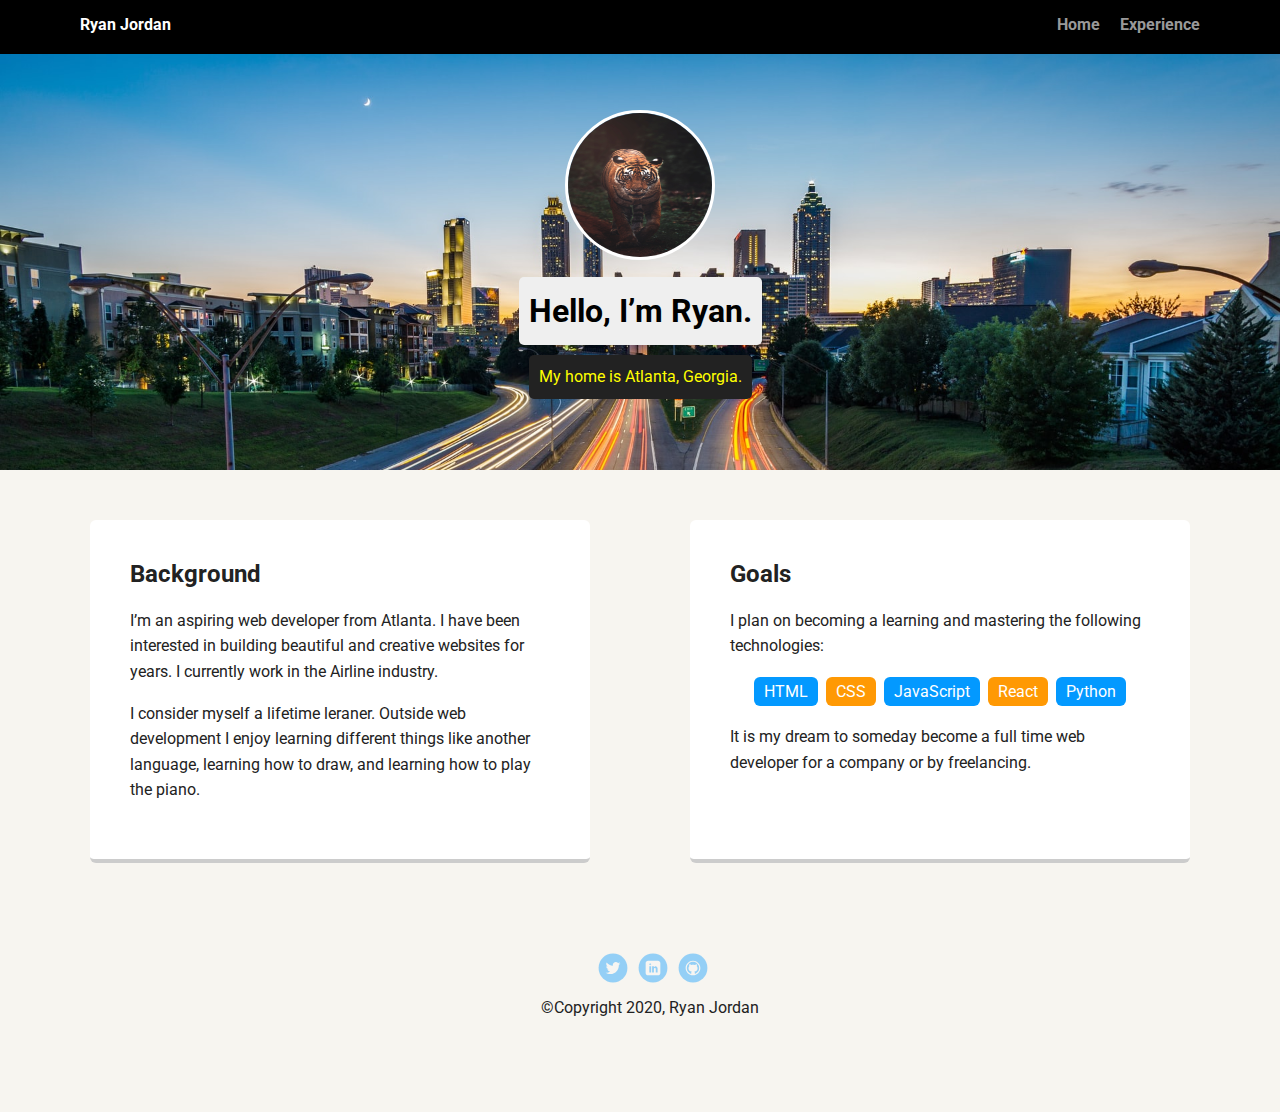
==== index.html @ 275913aa "Added project files" ====
<!doctype html>
<html lang="en">
<head>
  <meta charset="utf-8">
  <title>Ryan Jordan's Profile</title>
  <meta name="viewport" content="width=device-width, initial-scale=1.0">
  <link rel="stylesheet" href="styles.css">
  <link href="https://fonts.googleapis.com/css?family=Muli%7CRoboto:400,300,500,700,900" rel="stylesheet"></head>
  <body>

    <div class="main-nav">
        <ul class="nav">
          <li class="name">Ryan Jordan</li>
          <li><a href="index.html">Home</a></li>
          <li><a href="experience.html">Experience</a></li>
        </ul>
    </div>

    <header>
      <img src="images/tiger.jpg" alt="A picture of a tiger" class="profile-image">
      <h1 class="tag name">Hello, I’m Ryan.</h1>
      <p class="tag location">My home is Atlanta, Georgia.</p>
    </header>

    <main class="flex">
      <div class="card">
        <h2>Background</h2>
        <p>I’m an aspiring web developer from Atlanta. I have been interested in building beautiful and creative websites for years. I currently work in the Airline industry.  </p>
        <p>I consider myself a lifetime leraner. Outside web development I enjoy learning different things like another language, learning how to draw, and learning how to play the piano.</p>
      </div> 

      <div class="card">
        <h2>Goals</h2>
        <p>I plan on becoming a learning and mastering the following technologies: </p>
        <ul class="skills">
          <li>HTML</li>
          <li>CSS</li>
          <li>JavaScript</li>
          <li>React</li>
          <li>Python</li>
          
        </ul>
        <p>It is my dream to someday become a full time web developer for a company or by freelancing. </p>
      </div> 

    </main>
    <footer>
      <ul>
        <li><a href="#" class="social twitter">Twitter</a></li>
        <li><a href="#" class="social linkedin">LinkedIn</a></li>
        <li><a href="#" class="social github">Github</a></li>
      </ul>
      <p class="copyright">&copy;Copyright 2020, Ryan Jordan</p>
    </footer>
  </body>
  </html>
---- styles.css ----
/* Global Layout Set-up */
* { 
  box-sizing: border-box;
}
  
body {
  margin: 0;
  padding: 0;
  text-align: center;
  font-family: 'Roboto', sans-serif;
  color: #222;
  background: #f7f5f0;
}
/* Link Styles */

a {
  text-decoration: none;
  color: #999;
}
a:hover {
  color: #6633ff;
}

/* Section Styles */

.main-nav {
  width: 100%;
  background: black;
  min-height: 30px;
  padding: 10px;
  position: fixed;
  text-align: center;
}
.nav {
  display: flex;
  justify-content: space-around;
  font-weight: 700;
  list-style-type: none;
  margin: 0 auto;
  padding: 0;
}

.nav .name {
    display: block;
    margin-right: auto;
    color: white;
}
.nav li {
  padding: 5px 10px 10px 10px;
}
.nav a {
  transition: all .5s;
}
.nav a:hover {
  color: white
}

header {
  text-align: center;
  background: url('images/atlanta.jpg') no-repeat top center ;
  background-size: cover;
  overflow: hidden;
  padding-top: 60px;
}
header {
  line-height: 1.5;
}
header .profile-image {
  margin-top: 50px;
  width: 150px;
  height: 150px;
  border-radius: 50%;
  border: 3px solid white;
  transition: all .5s;
}
header .profile-image:hover {
  transform: scale(1.2) rotate(5deg);
}
.tag {
  background-color: #efefef;
  color: black;
  padding: 10px;
  border-radius: 5px;
  display: table;
  margin: 10px auto;
} 
.location {
  background-color: #222;
  color: yellow;
}
.card {
  margin: 30px;
  padding: 20px 40px 40px;
  max-width: 500px;
  text-align: left;
  background: #fff;
  border-bottom: 4px solid #ccc;
  border-radius: 6px;
  transition: all .5s;
}
.card:hover {
  border-color: #ff99ff;
}

ul.skills {
  padding: 0;
  text-align: center;
}

.skills li {
  border-radius: 6px;
  display: inline-block;
  background: #ff9904;
  color: white;
  padding: 5px 10px;
  margin: 2px;
}

.skills li:nth-child(odd) {
  background: #0399ff;
}

footer {
  width: 100%;
  min-height: 30px;
  padding: 20px 0 40px 20px;
}

footer .copyright {
  top: -8px;
  font-size: .75em;
}

footer ul {
  list-style-type: none;
  margin: 0;
  padding: 0;
}

footer ul li {
  display: inline-block;
}

a.social {
  display: inline-block;
  text-indent: -9999px;
  margin-left: 5px;
  width: 30px;
  height: 30px;
  background-size: 30px 30px;
  opacity: .4;
  transition: all .5s;
}
a.twitter {
  background-image: url(images/twitter.svg);
}
a.linkedin {
  background-image: url(images/linkedin.svg);
}
a.github {
  background-image: url(images/github.svg);
}
a.social:hover {
  opacity: 1;
}
.clearfix {
  clear: both;
}

/* Styles for larger screens */
@media screen and (min-width: 720px) {
  
  .flex {
      display: -ms-flexbox;      /* TWEENER - IE 10 */
      display: flex; 
      max-width: 1200px;
      -ms-flex-pack: distribute;
      justify-content: space-around;
      margin: 0 auto;
  }

  header {
    min-height: 470px;
  }

  .nav {
    max-width: 1200px;
    padding: 0 30px;
  }


  main {
    padding-top: 20px;
  }

  main p {
    line-height: 1.6em;
  }

  footer {
    font-size: 1.3em;
    max-width: 1200px;
    margin: 40px auto;
  }

}
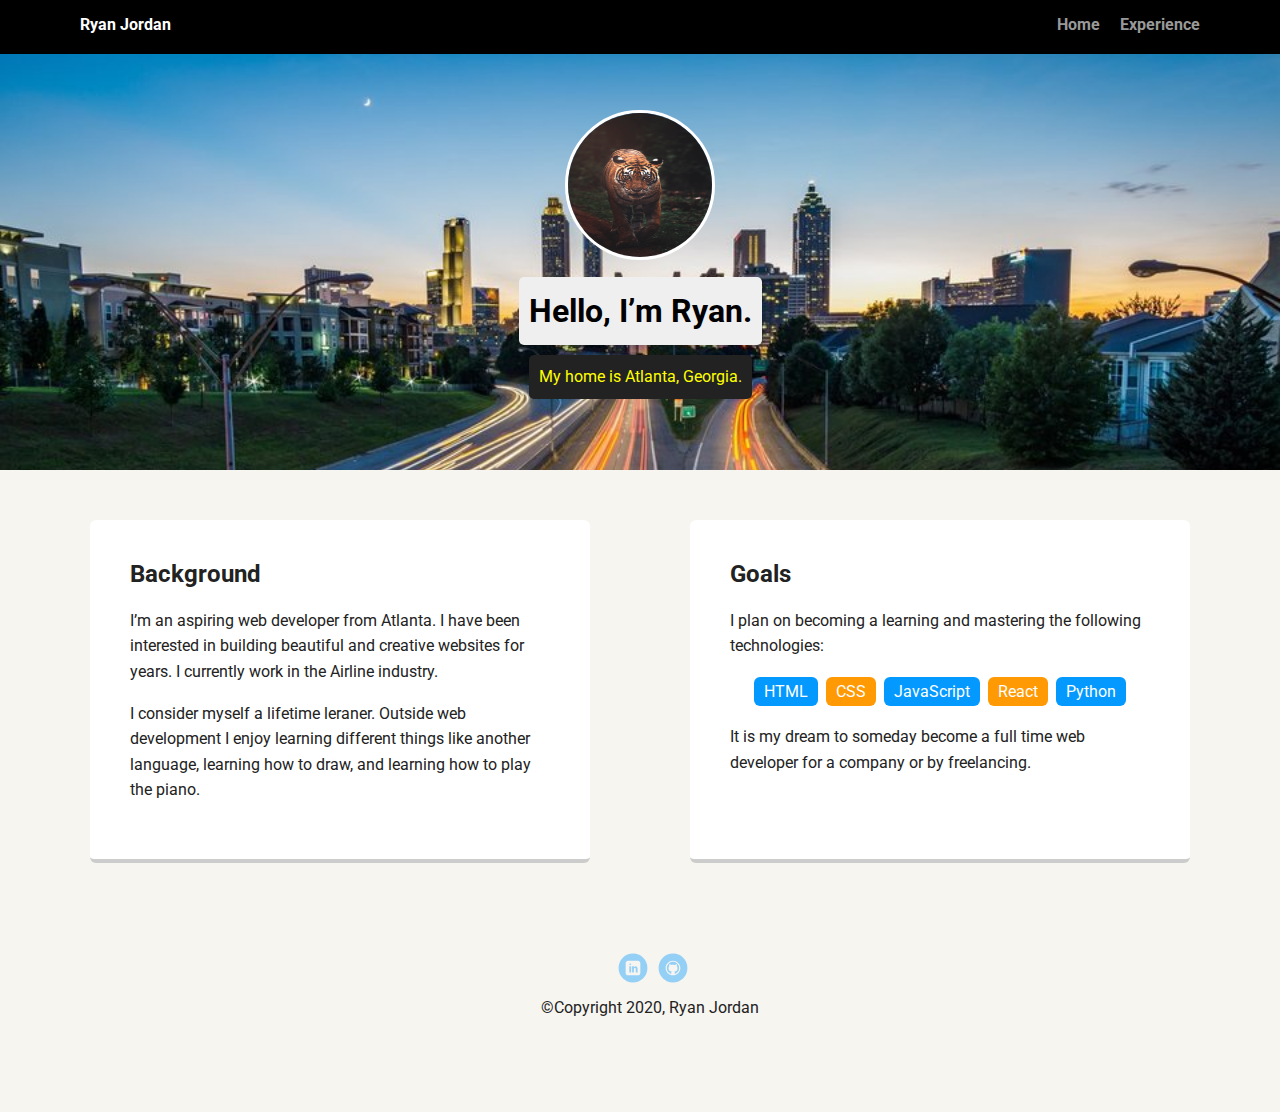
==== commit 97251ecc: "replacing social media links" ====
--- a/index.html
+++ b/index.html
@@ -46,9 +46,8 @@
     </main>
     <footer>
       <ul>
-        <li><a href="#" class="social twitter">Twitter</a></li>
         <li><a href="#" class="social linkedin">LinkedIn</a></li>
-        <li><a href="#" class="social github">Github</a></li>
+        <li><a href="https://github.com/RyanJor1" class="social github">Github</a></li>
       </ul>
       <p class="copyright">&copy;Copyright 2020, Ryan Jordan</p>
     </footer>
--- a/styles.css
+++ b/styles.css
@@ -74,7 +74,7 @@
   transition: all .5s;
 }
 header .profile-image:hover {
-  transform: scale(1.2) rotate(5deg);
+  transform: scale(1.3) rotate(360deg);
 }
 .tag {
   background-color: #efefef;
@@ -151,9 +151,7 @@
   opacity: .4;
   transition: all .5s;
 }
-a.twitter {
-  background-image: url(images/twitter.svg);
-}
+
 a.linkedin {
   background-image: url(images/linkedin.svg);
 }
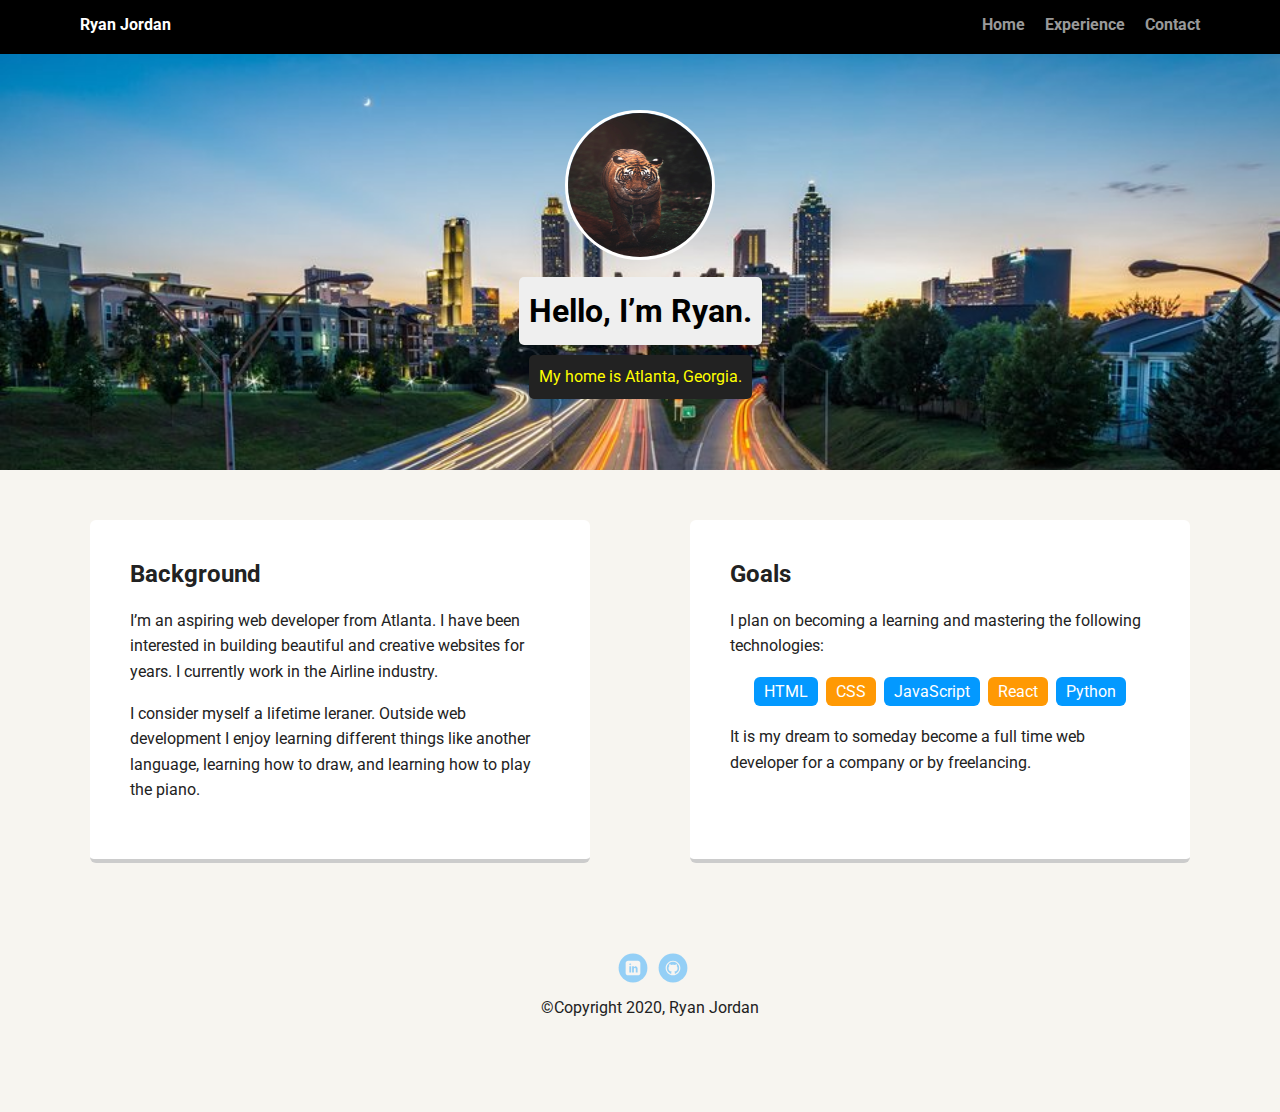
==== commit 50793392: "Added contact page" ====
--- a/index.html
+++ b/index.html
@@ -8,13 +8,14 @@
   <link href="https://fonts.googleapis.com/css?family=Muli%7CRoboto:400,300,500,700,900" rel="stylesheet"></head>
   <body>
 
-    <div class="main-nav">
+    <nav>
         <ul class="nav">
           <li class="name">Ryan Jordan</li>
           <li><a href="index.html">Home</a></li>
           <li><a href="experience.html">Experience</a></li>
+          <li><a href="contact.html">Contact</a></li>
         </ul>
-    </div>
+    </nav>
 
     <header>
       <img src="images/tiger.jpg" alt="A picture of a tiger" class="profile-image">
@@ -46,7 +47,7 @@
     </main>
     <footer>
       <ul>
-        <li><a href="#" class="social linkedin">LinkedIn</a></li>
+        <li><a href="https://www.linkedin.com/in/ryan-jordan-7786b484/" class="social linkedin">LinkedIn</a></li>
         <li><a href="https://github.com/RyanJor1" class="social github">Github</a></li>
       </ul>
       <p class="copyright">&copy;Copyright 2020, Ryan Jordan</p>
--- a/styles.css
+++ b/styles.css
@@ -23,7 +23,7 @@
 
 /* Section Styles */
 
-.main-nav {
+nav {
   width: 100%;
   background: black;
   min-height: 30px;
